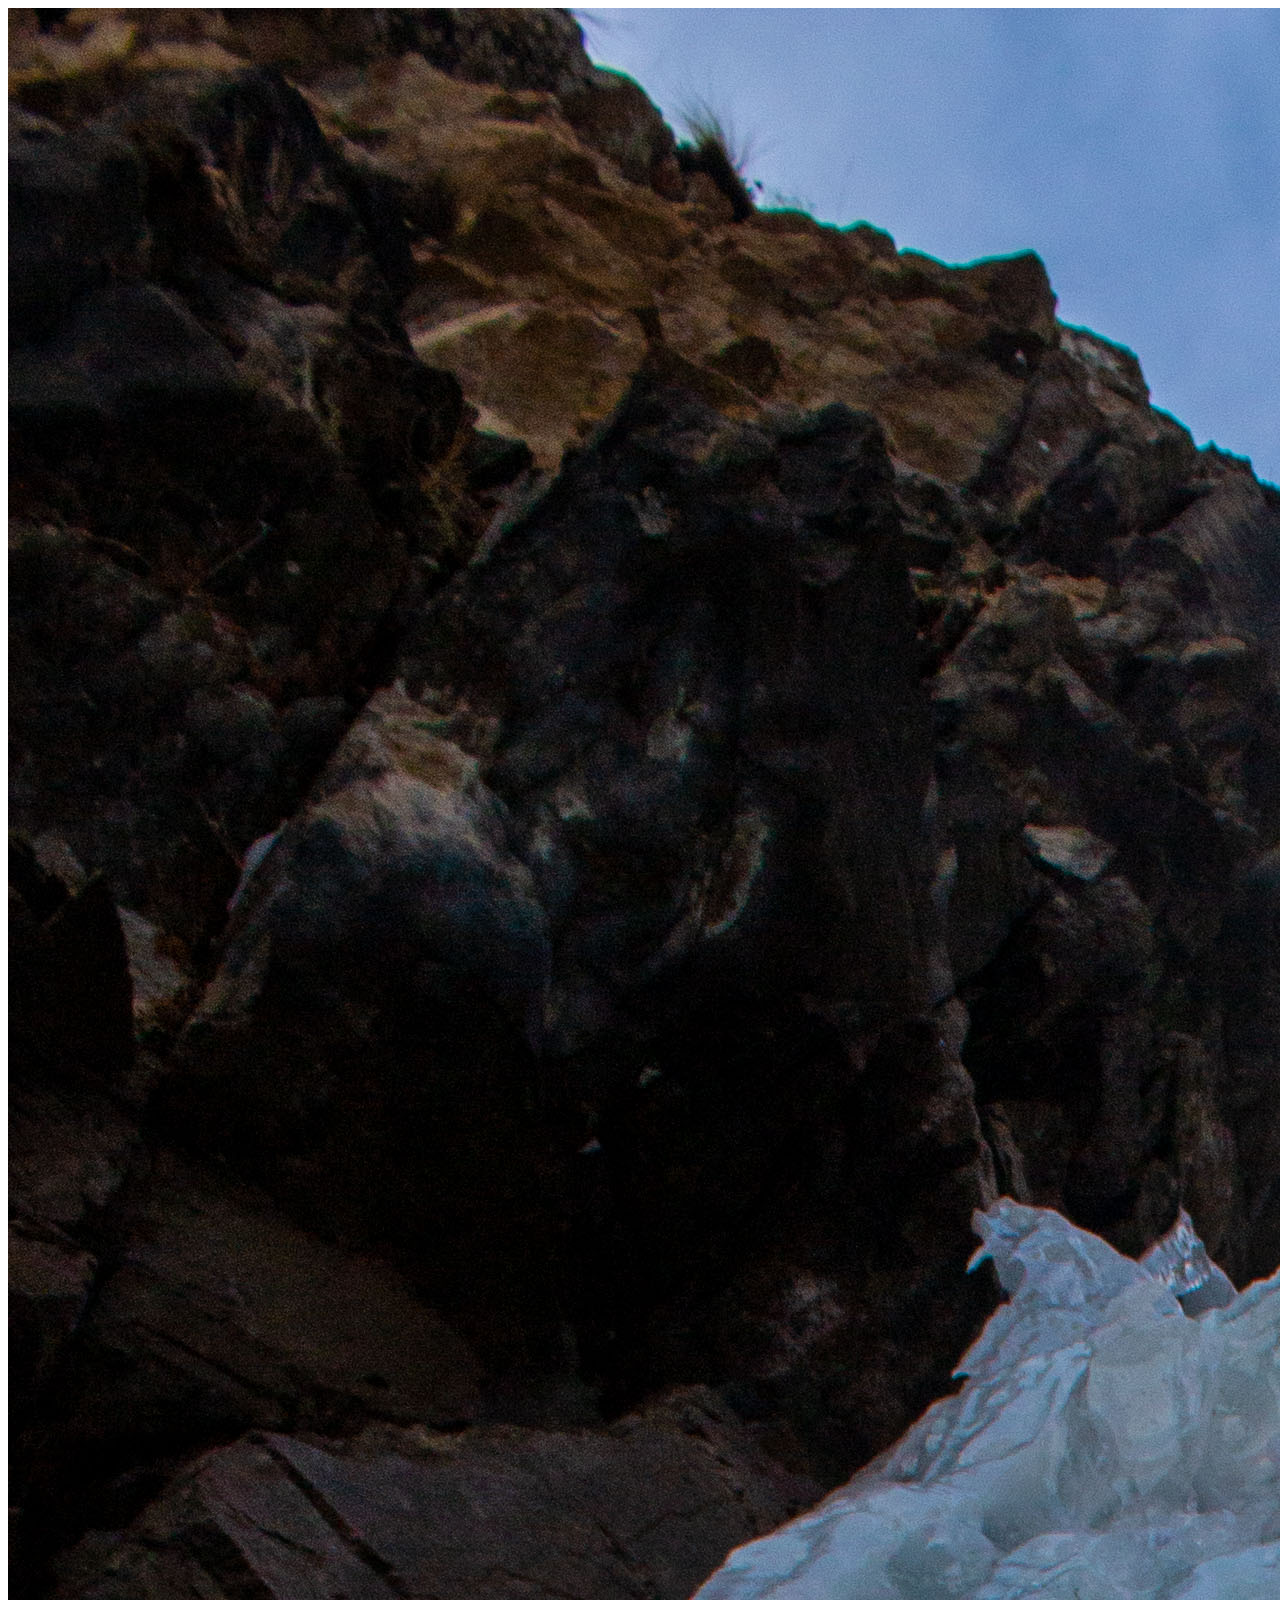
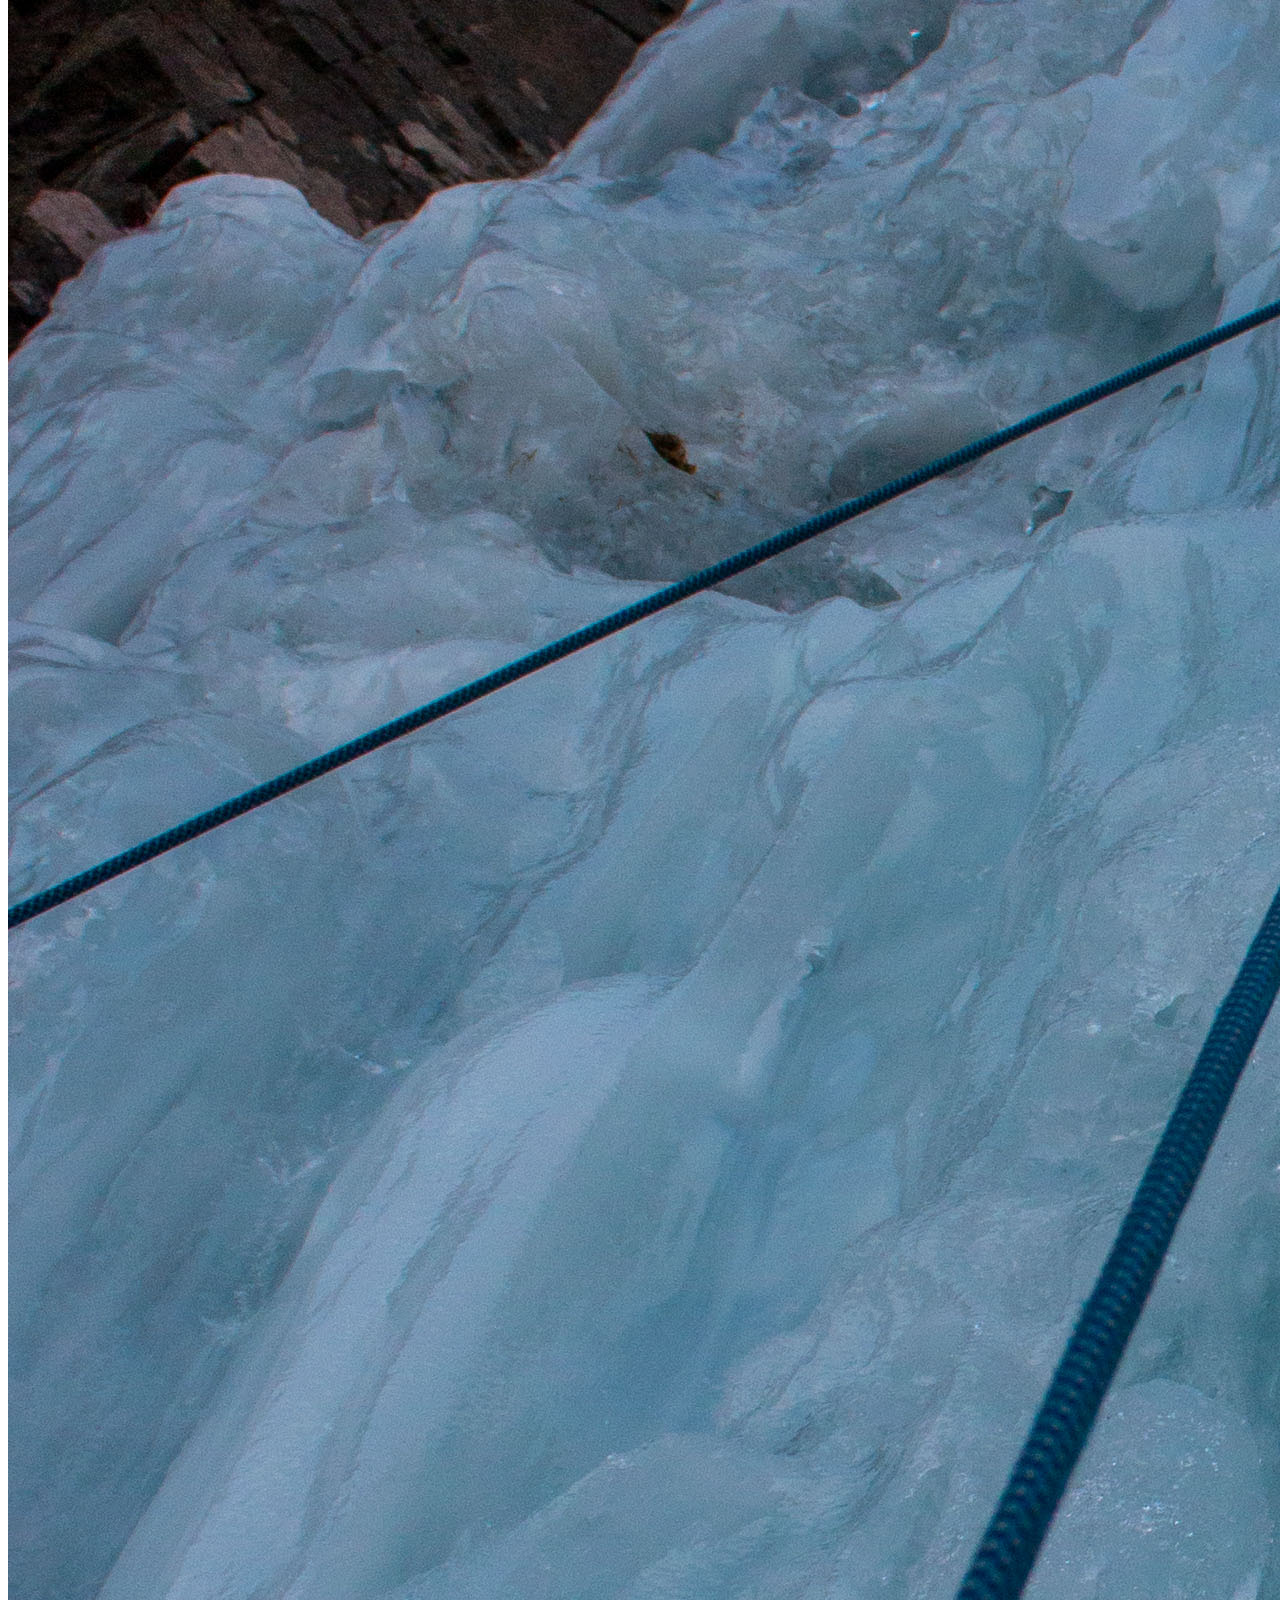
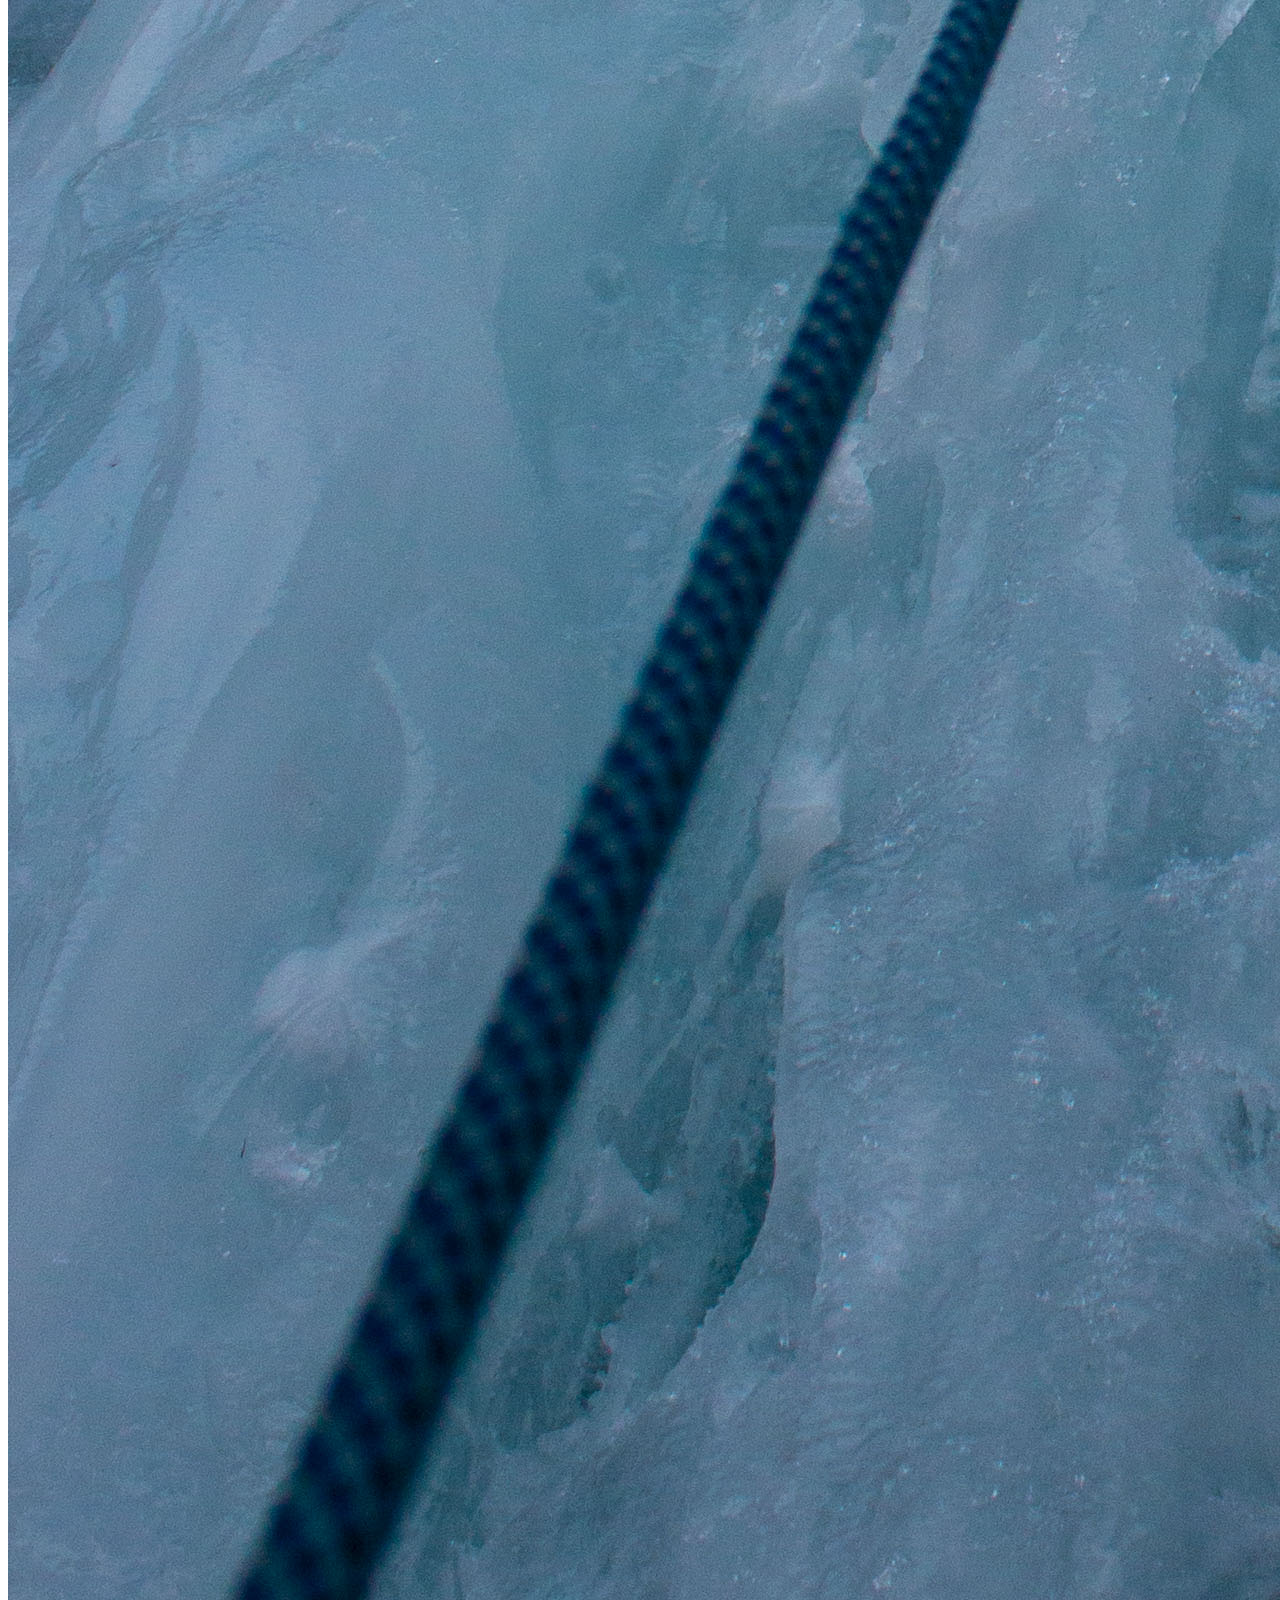
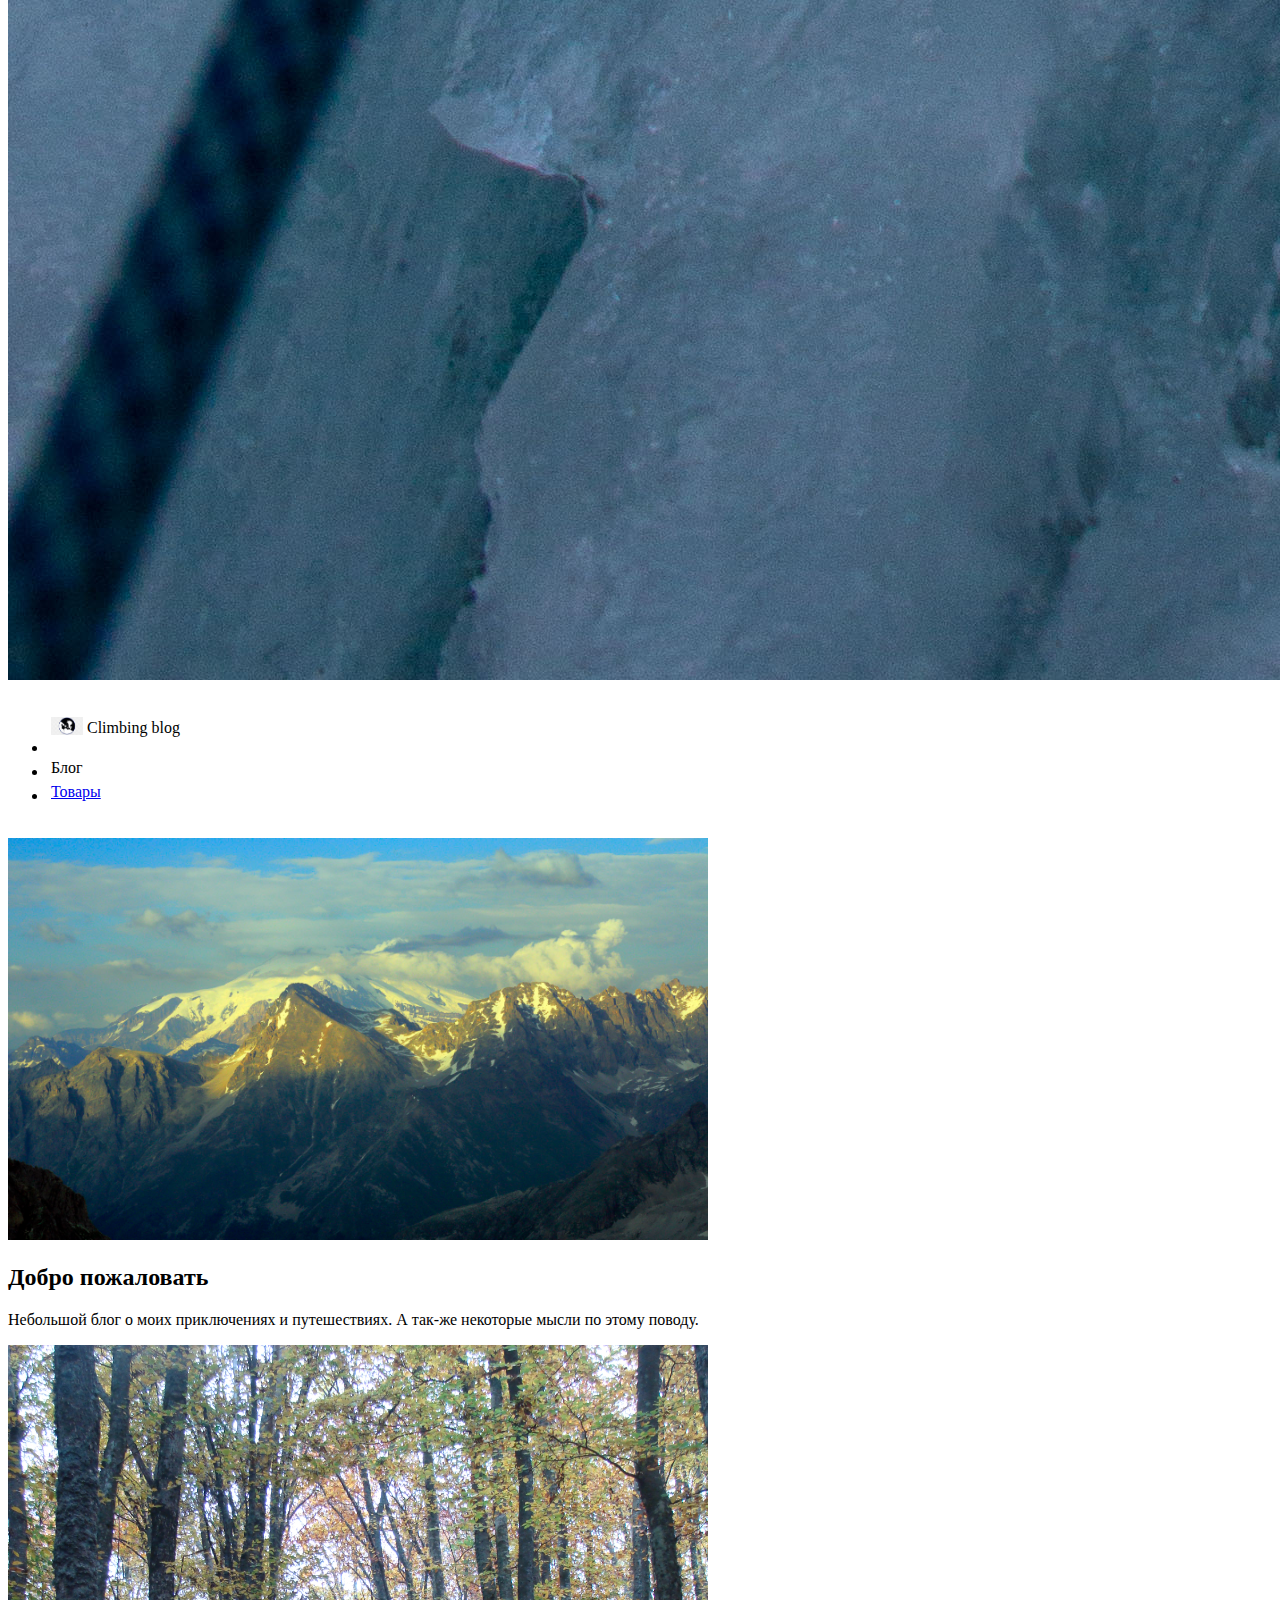
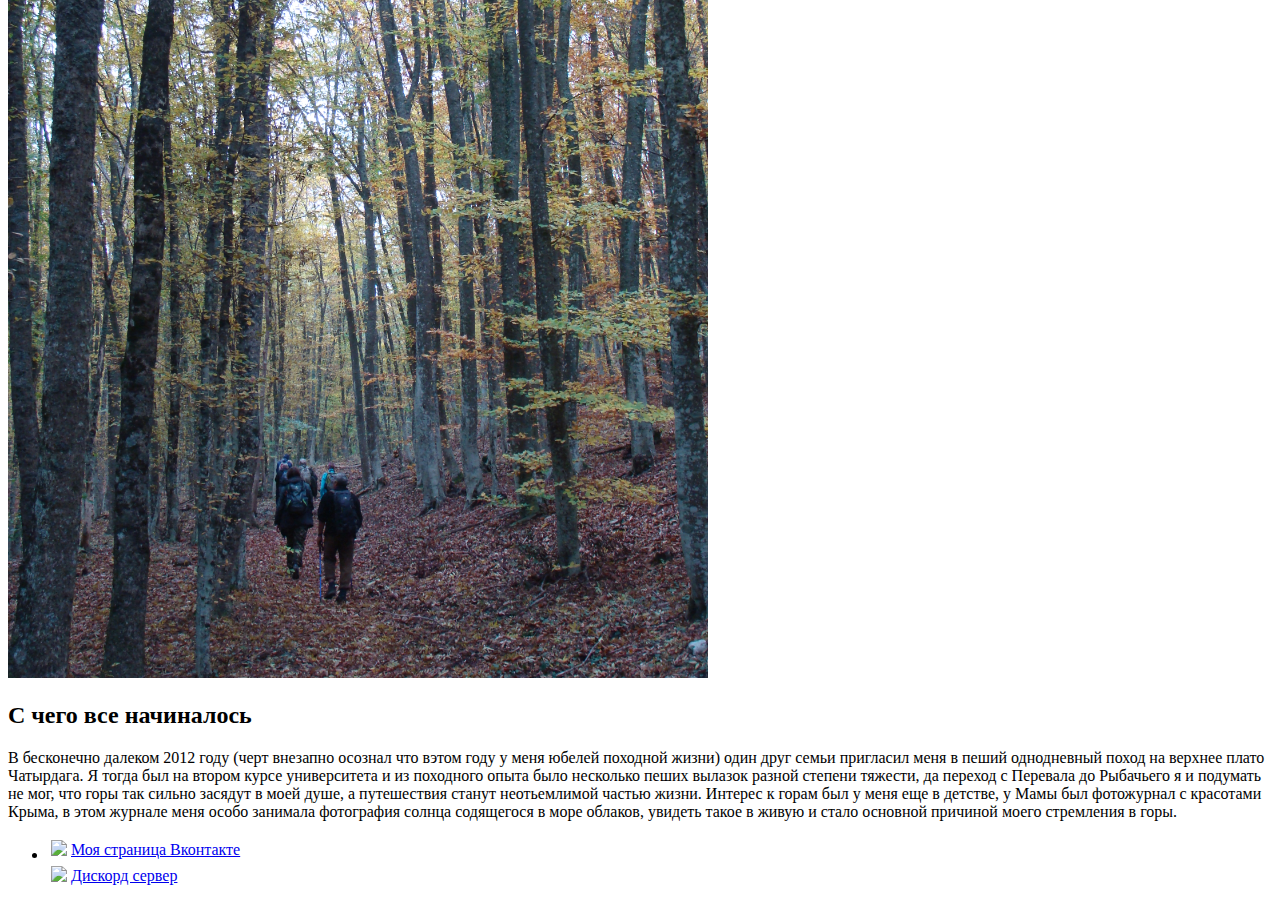
==== index.html @ 952ac9cc "Add files via upload" ====
<!DOCTYPE html>
<html>
    <head>
        <title>
            Climbing stories
        </title>
        <link rel="stylesheet" type="text/css" href="css/style.css">
        <link rel="icon" type="x-icon" href="images/01.jpg">
        <meta name="viewport" content="width=device-width">

    </head>
    <body>
        <img class="pic" src="images/02.jpg">
        <div class="header">
            <ul>
                <li>
                    <table>
                        <td>
                            <img width="32px" src="images/01.jpg">
                        </td>
                        <td>
                           <p>Climbing blog</p> 
                        </td>

                    </table>
                </li>
                <li class="button disabled">
                    <table>
                        <td>
                           <a>Блог</a> 
                        </td>
                        
                    </table>
                </li>
                <li class="button"> 
                    <table>
                        <td>
                           <a href="products.html">Товары</a> 
                        </td>
                        
                    </table>
                </li>
                
                <br style="clear:both;"> 
            </ul>
        </div>
        <div class="post"> 
            <img width="700" src="images/1.JPG">
            <h2>
                Добро пожаловать
            </h2>

            <p>
                Небольшой блог о моих приключениях и путешествиях. А так-же некоторые мысли по этому поводу. 
            </p>
            <!-- <iframe width="700" height="585" src="https://www.youtube.com/embed/IeY81MixqiQ" title="Путешествие в Приэльбрусье и на Эльбрус" frameborder="0" allow="accelerometer; autoplay; clipboard-write; encrypted-media; gyroscope; picture-in-picture" allowfullscreen></iframe>
                    -->
        </div>
        <div class="post">
            <img width="700" src="images/2.JPG">
            <h2>
                С чего все начиналось
            </h2>       
               
            <p>
                 В бесконечно далеком 2012 году (черт внезапно осознал что вэтом году у меня юбелей походной жизни) один друг семьи пригласил
                 меня в пеший однодневный поход на верхнее плато Чатырдага. Я тогда был на втором курсе университета и из походного опыта было 
                 несколько пеших вылазок разной степени тяжести, да переход с Перевала до Рыбачьего я и подумать не мог, что горы так сильно засядут
                 в моей душе, а путешествия станут неотьемлимой частью жизни. Интерес к горам был у меня еще в детстве, у Мамы был фотожурнал с красотами 
                 Крыма, в этом журнале меня особо занимала фотография солнца содящегося в море облаков, увидеть такое в живую и стало основной причиной 
                 моего стремления в горы.
            </p>
        </div>
        <div class="footer">
            <ul>
                <li>
                    <table>
                        <td>
                            <img width="32px" src="https://upload.wikimedia.org/wikipedia/commons/thumb/f/f3/VK_Compact_Logo_%282021-present%29.svg/1200px-VK_Compact_Logo_%282021-present%29.svg.png">
                        </td>
                        <td>
                            <a href="https://vk.com/k.samsonov94">Моя страница Вконтакте</a>
                        </td>
                    </table>
                    <table> 
                        <td>
                            <img width="32px" src="https://is5-ssl.mzstatic.com/image/thumb/Purple122/v4/38/b7/8a/38b78aeb-2d31-1c76-cf9c-8dc98b4b6d81/AppIcon-0-0-1x_U007emarketing-0-0-0-7-0-0-sRGB-0-0-0-GLES2_U002c0-512MB-85-220-0-0.png/1200x630wa.png">
                        </td>
                        <td>
                            <a href="https://discord.com/store">Дискорд сервер</a>
                        </td>
                    </table>
                </li>
            </ul>
        </div>
    </body>
</html>
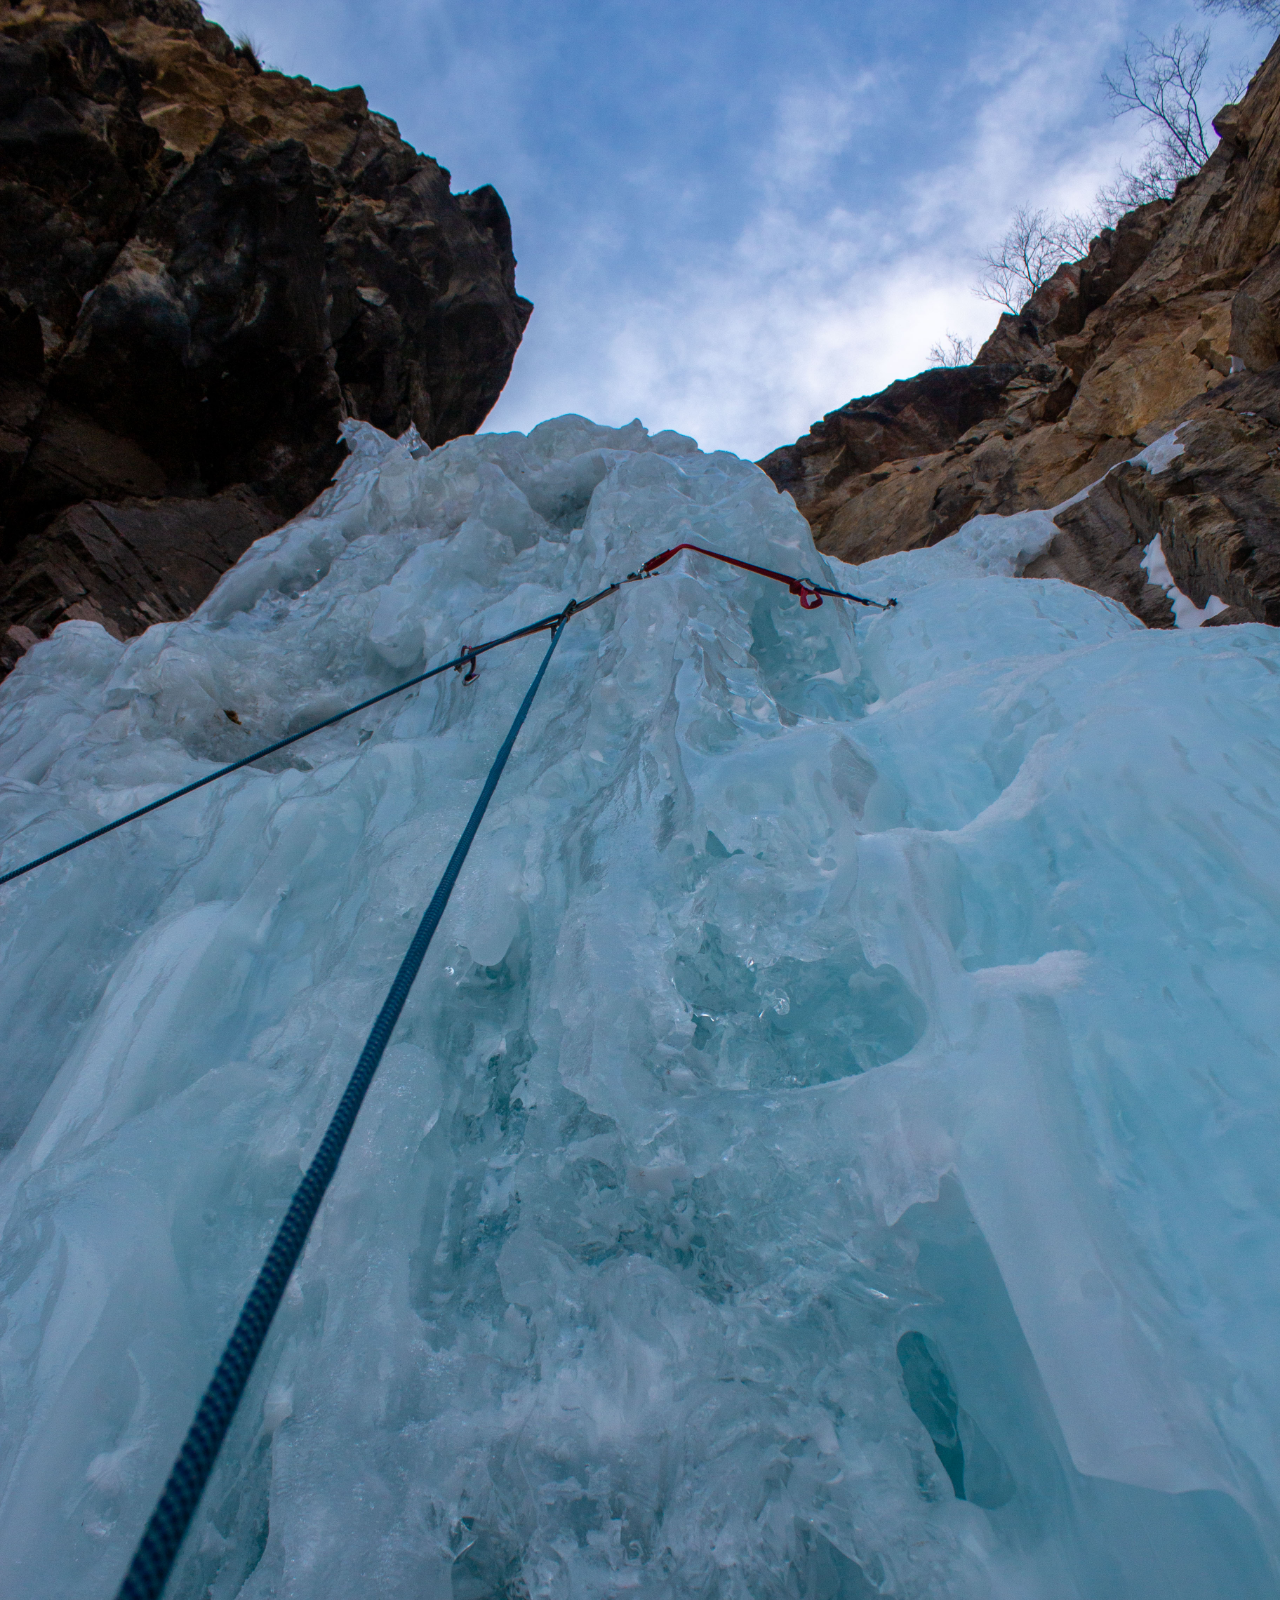
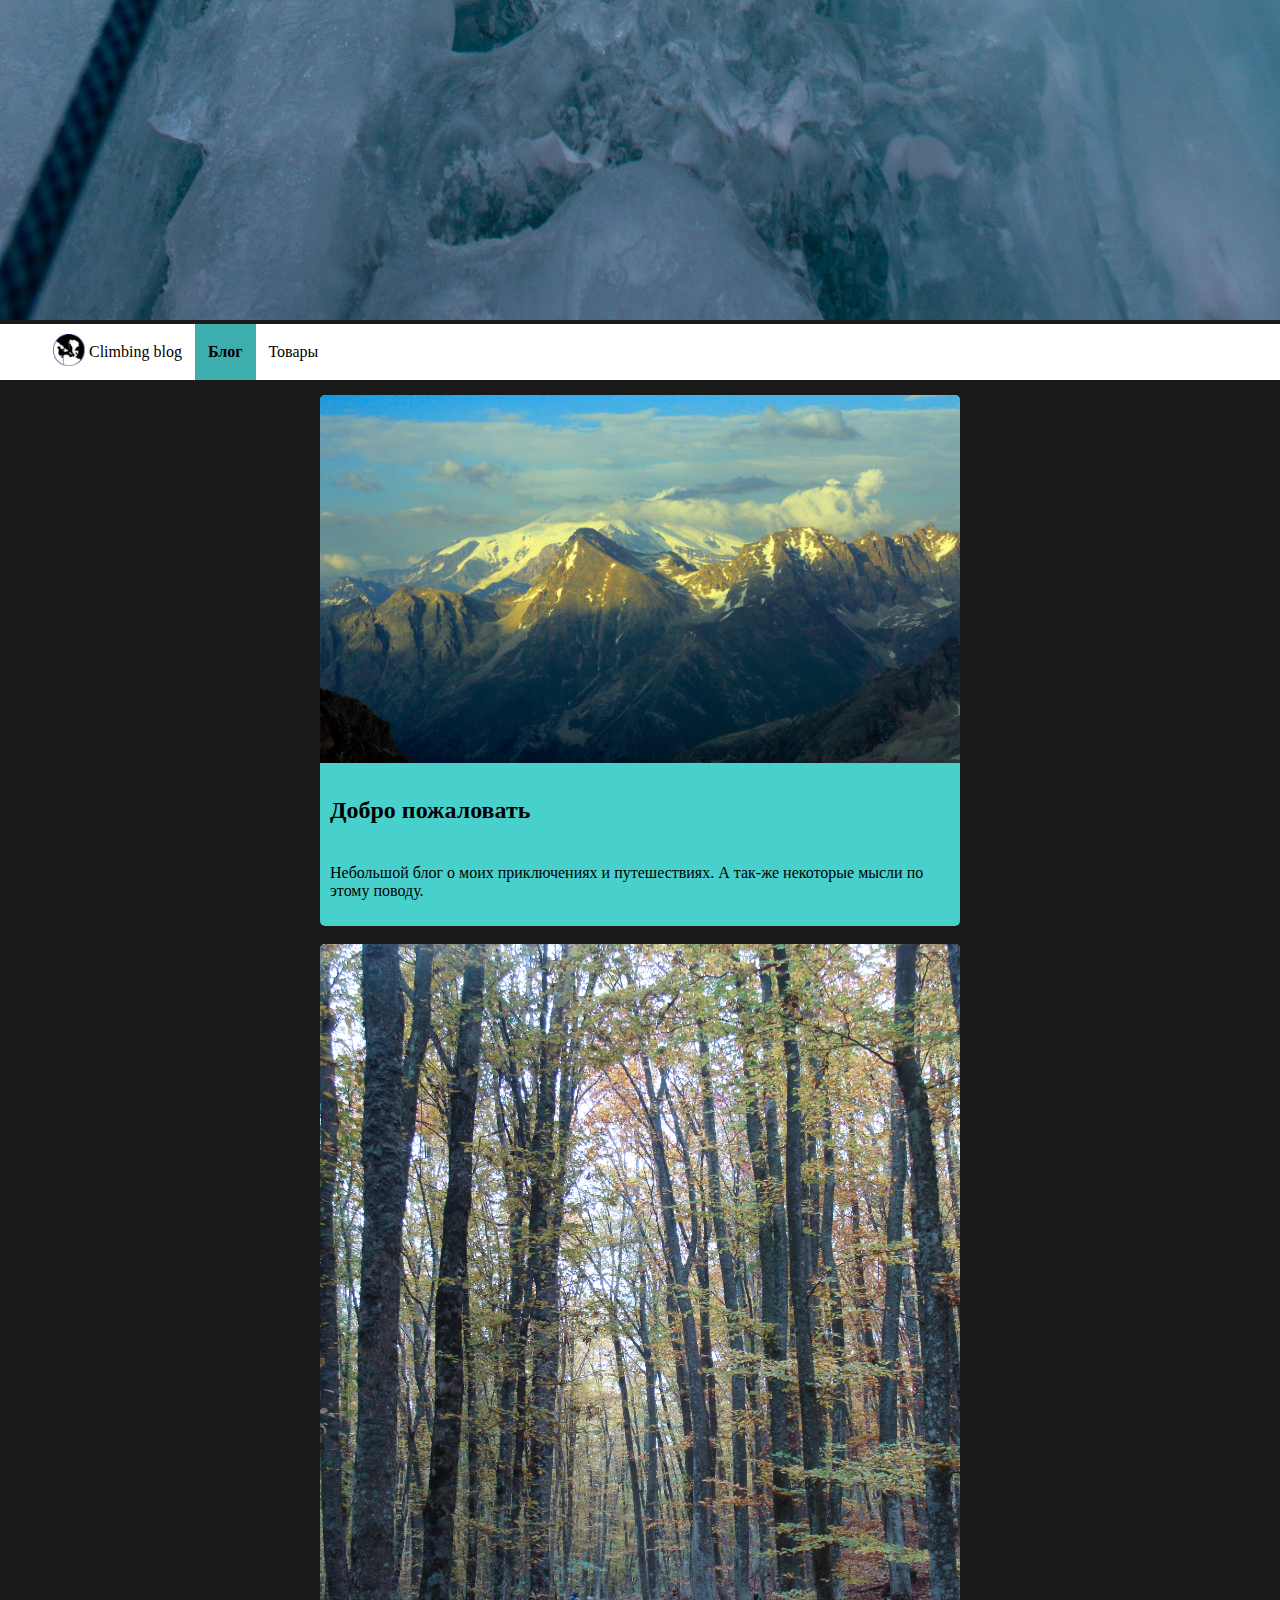
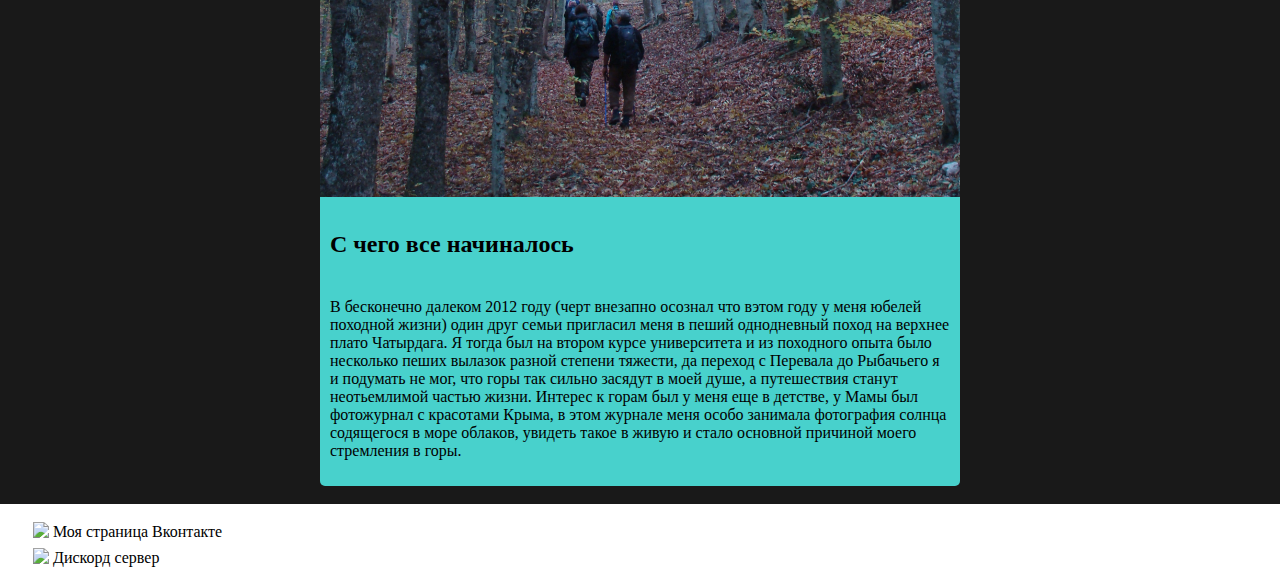
==== commit 5a0e130b: "Add files via upload" ====
--- a/index.html
+++ b/index.html
@@ -5,7 +5,7 @@
             Climbing stories
         </title>
         <link rel="stylesheet" type="text/css" href="css/style.css">
-        <link rel="icon" type="x-icon" href="images/01.jpg">
+        <link rel="icon" type="x-icon" href="images/Logo.png">
         <meta name="viewport" content="width=device-width">
 
     </head>
@@ -15,32 +15,26 @@
             <ul>
                 <li>
                     <table>
-                        <td>
-                            <img width="32px" src="images/01.jpg">
-                        </td>
-                        <td>
-                           <p>Climbing blog</p> 
-                        </td>
-
+                        <tr>
+                            <td>
+                                <img width="32px" src="images/Logo.png">
+                            </td>
+                            <td>
+                            <p>Climbing blog</p> 
+                            </td>
+                        </tr>
                     </table>
                 </li>
                 <li class="button disabled">
                     <table>
-                        <td>
-                           <a>Блог</a> 
-                        </td>
-                        
+                       <tr><td><a><p>Блог</p></a></td></tr>                        
                     </table>
-                </li>
+               </li>
                 <li class="button"> 
                     <table>
-                        <td>
-                           <a href="products.html">Товары</a> 
-                        </td>
-                        
+                        <tr><td><a href="products.html"><p>Товары</p></a></td></tr>                        
                     </table>
-                </li>
-                
+                </li>                
                 <br style="clear:both;"> 
             </ul>
         </div>
@@ -56,6 +50,7 @@
             <!-- <iframe width="700" height="585" src="https://www.youtube.com/embed/IeY81MixqiQ" title="Путешествие в Приэльбрусье и на Эльбрус" frameborder="0" allow="accelerometer; autoplay; clipboard-write; encrypted-media; gyroscope; picture-in-picture" allowfullscreen></iframe>
                     -->
         </div>
+        <br>
         <div class="post">
             <img width="700" src="images/2.JPG">
             <h2>
@@ -71,6 +66,7 @@
                  моего стремления в горы.
             </p>
         </div>
+        <br>
         <div class="footer">
             <ul>
                 <li>
@@ -84,7 +80,7 @@
                     </table>
                     <table> 
                         <td>
-                            <img width="32px" src="https://is5-ssl.mzstatic.com/image/thumb/Purple122/v4/38/b7/8a/38b78aeb-2d31-1c76-cf9c-8dc98b4b6d81/AppIcon-0-0-1x_U007emarketing-0-0-0-7-0-0-sRGB-0-0-0-GLES2_U002c0-512MB-85-220-0-0.png/1200x630wa.png">
+                            <img width="32px" src="https://static-s.aa-cdn.net/img/ios/985746746/2e09f15be910b088fb2e62a1375b2b97?v=1">
                         </td>
                         <td>
                             <a href="https://discord.com/store">Дискорд сервер</a>
--- a/css/style.css
+++ b/css/style.css
@@ -0,0 +1,73 @@
+body{
+    margin: 0px;
+    background-color: #191919;
+}
+.pic{
+    width: 100%;
+}
+a{
+    color: black;
+    text-decoration: none;
+}
+.post{
+    width: 50%;
+    background-color:mediumturquoise;
+    margin: auto;
+    border-radius: 5px;
+    overflow: hidden;
+}
+.post h2 {
+    padding: 10px;
+}
+.post p {
+    padding: 10px;
+}
+.post img {
+    width: 100%;
+}
+.header {
+    background-color: white;
+    position:sticky;
+    top:0;
+    margin-bottom: 5px;
+}
+.header ul{
+    list-style: none;
+    margin: 0 0 15px;
+}
+.header li{
+    float: left ;
+    padding: 0px 10px 0px 10px;
+}
+.footer{
+    background-color: white;
+}
+.footer ul{
+    list-style: none;
+    margin: 0 0 0 15px;
+    padding: 15px;
+}
+
+.button:hover {
+    background-color: rgb(61, 173, 173);
+    cursor: pointer;
+}
+.disabled{
+    font-weight: bold;
+    background-color: rgb(61, 173, 173);
+    pointer-events: none;
+}
+@media (max-width: 757px){
+    .pic {
+        content: url(../images/background.jpg);
+    }
+    .header ul {
+        margin: 0;
+        padding: 0;
+        font-size: small;
+    }
+    .post{
+        width: 100%;
+        border-radius: 0;
+    }
+}